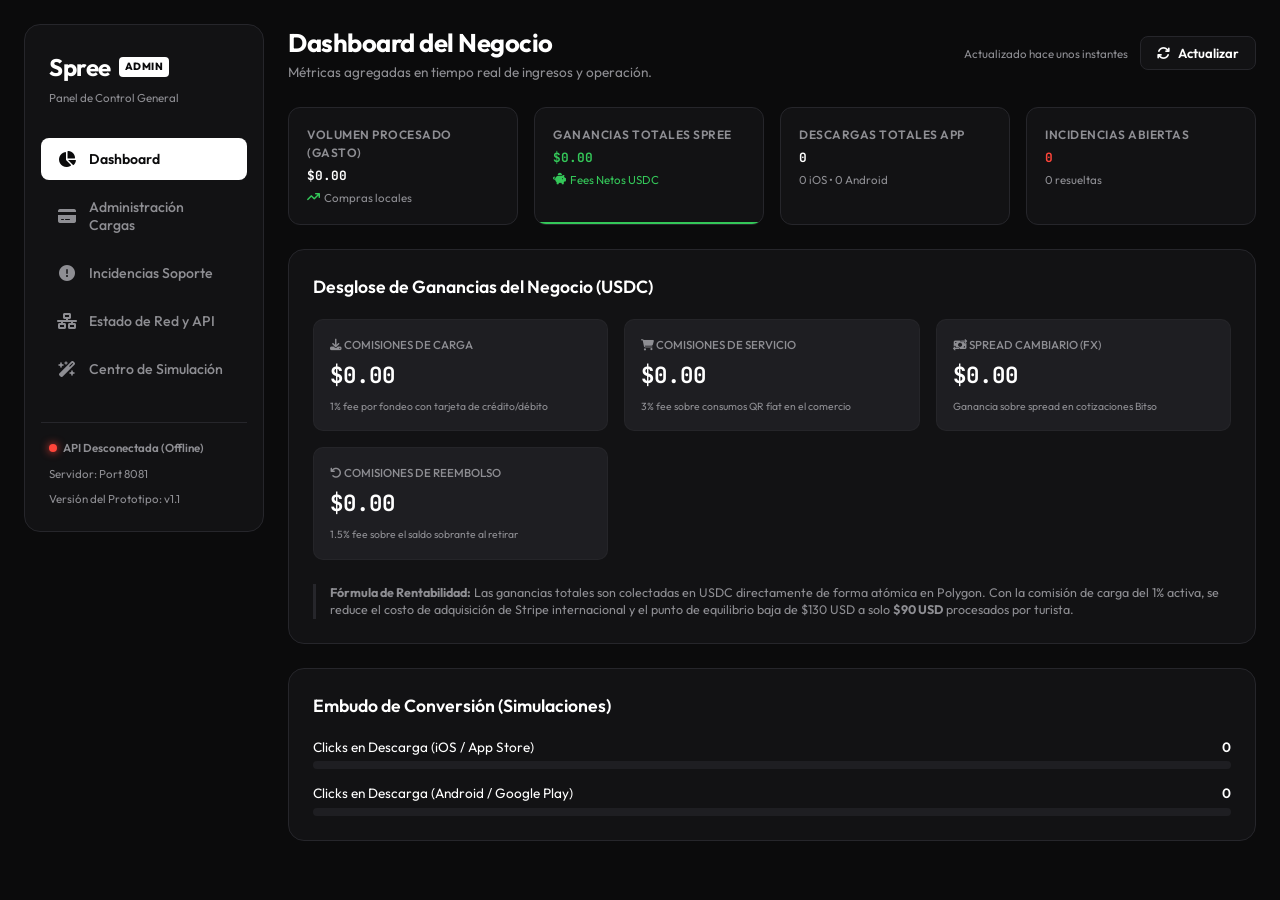
==== stableflow-tourist-ui/admin.html @ 6d4fa863 "Configure dynamic ports and URL resolution for Render deployment" ====
<!DOCTYPE html>
<html lang="es">
<head>
  <meta charset="UTF-8">
  <meta name="viewport" content="width=device-width, initial-scale=1.0">
  <title>Spree: Panel de Administración y Control</title>
  <!-- Google Fonts Outfit & JetBrains Mono -->
  <link rel="preconnect" href="https://fonts.googleapis.com">
  <link rel="preconnect" href="https://fonts.gstatic.com" crossorigin>
  <link href="https://fonts.googleapis.com/css2?family=Outfit:wght@300;400;500;600;700&family=JetBrains+Mono:wght@400;500;700&display=swap" rel="stylesheet">
  <!-- FontAwesome for Icons -->
  <link rel="stylesheet" href="https://cdnjs.cloudflare.com/ajax/libs/font-awesome/6.4.0/css/all.min.css">
  
  <style>
    :root {
      --bg-main: #0B0B0C;
      --bg-card: #121214;
      --bg-card-hover: #19191C;
      --bg-system-gray: #1E1E22;
      --border-color: #26262B;
      --text-main: #FFFFFF;
      --text-muted: #8E8E93;
      --ios-green: #34C759;
      --ios-blue: #007AFF;
      --ios-red: #FF453A;
      --font-family: 'Outfit', sans-serif;
      --font-mono: 'JetBrains Mono', monospace;
    }

    * {
      box-sizing: border-box;
      margin: 0;
      padding: 0;
    }

    body {
      background-color: var(--bg-main);
      color: var(--text-main);
      font-family: var(--font-family);
      line-height: 1.5;
      padding: 24px;
      overflow-x: hidden;
    }

    /* Scrollbar Styling */
    ::-webkit-scrollbar {
      width: 8px;
      height: 8px;
    }
    ::-webkit-scrollbar-track {
      background: var(--bg-main);
    }
    ::-webkit-scrollbar-thumb {
      background: var(--border-color);
      border-radius: 4px;
    }
    ::-webkit-scrollbar-thumb:hover {
      background: var(--text-muted);
    }

    /* Layout Wrapper */
    .admin-wrapper {
      max-width: 1400px;
      margin: 0 auto;
      display: grid;
      grid-template-columns: 240px 1fr;
      gap: 24px;
      min-height: calc(100vh - 48px);
    }

    /* Sidebar Navigation */
    .sidebar {
      background: var(--bg-card);
      border: 1px solid var(--border-color);
      border-radius: 16px;
      padding: 24px 16px;
      display: flex;
      flex-direction: column;
      gap: 32px;
      height: fit-content;
      position: sticky;
      top: 24px;
    }

    .brand-container {
      display: flex;
      flex-direction: column;
      align-items: flex-start;
      padding-left: 8px;
    }

    .brand-title {
      font-size: 1.5rem;
      font-weight: 700;
      letter-spacing: -0.5px;
      display: flex;
      align-items: center;
      gap: 8px;
    }

    .brand-badge {
      background: var(--text-main);
      color: var(--bg-main);
      font-size: 0.65rem;
      font-weight: 800;
      padding: 2px 6px;
      border-radius: 4px;
      text-transform: uppercase;
      letter-spacing: 0.5px;
    }

    .brand-tagline {
      font-size: 0.72rem;
      color: var(--text-muted);
      margin-top: 4px;
    }

    .nav-menu {
      display: flex;
      flex-direction: column;
      gap: 6px;
    }

    .nav-item {
      background: transparent;
      border: none;
      color: var(--text-muted);
      font-family: var(--font-family);
      font-size: 0.88rem;
      font-weight: 500;
      text-align: left;
      padding: 12px 16px;
      border-radius: 8px;
      cursor: pointer;
      display: flex;
      align-items: center;
      gap: 12px;
      transition: all 0.15s;
      width: 100%;
    }

    .nav-item:hover {
      background: rgba(255, 255, 255, 0.03);
      color: var(--text-main);
    }

    .nav-item.active {
      background: var(--text-main);
      color: var(--bg-main);
      font-weight: 600;
    }

    .nav-item i {
      font-size: 1rem;
      width: 20px;
      text-align: center;
    }

    .sidebar-footer {
      margin-top: auto;
      border-top: 1px solid var(--border-color);
      padding-top: 16px;
      font-size: 0.72rem;
      color: var(--text-muted);
      display: flex;
      flex-direction: column;
      gap: 8px;
      padding-left: 8px;
    }

    .connection-status {
      display: flex;
      align-items: center;
      gap: 6px;
      font-weight: 600;
    }

    .status-dot {
      width: 8px;
      height: 8px;
      background-color: var(--ios-green);
      border-radius: 50%;
      box-shadow: 0 0 8px var(--ios-green);
    }

    .status-dot.offline {
      background-color: var(--ios-red);
      box-shadow: 0 0 8px var(--ios-red);
    }

    /* Main Content Area */
    .content-area {
      display: flex;
      flex-direction: column;
      gap: 24px;
    }

    /* Dashboard Header */
    .content-header {
      display: flex;
      justify-content: space-between;
      align-items: center;
    }

    .header-info h2 {
      font-size: 1.6rem;
      font-weight: 700;
      letter-spacing: -0.5px;
    }

    .header-info p {
      font-size: 0.85rem;
      color: var(--text-muted);
    }

    .refresh-actions {
      display: flex;
      align-items: center;
      gap: 12px;
    }

    .btn-refresh {
      background: var(--bg-card);
      border: 1px solid var(--border-color);
      color: var(--text-main);
      font-family: var(--font-family);
      font-size: 0.82rem;
      font-weight: 600;
      padding: 8px 16px;
      border-radius: 8px;
      cursor: pointer;
      display: flex;
      align-items: center;
      gap: 8px;
      transition: all 0.15s;
    }

    .btn-refresh:hover {
      background: var(--bg-card-hover);
    }

    /* Metrics Row */
    .metrics-grid {
      display: grid;
      grid-template-columns: repeat(auto-fit, minmax(200px, 1fr));
      gap: 16px;
    }

    .metric-card {
      background: var(--bg-card);
      border: 1px solid var(--border-color);
      border-radius: 12px;
      padding: 18px;
      display: flex;
      flex-direction: column;
      gap: 4px;
      position: relative;
      overflow: hidden;
    }

    .metric-card::after {
      content: '';
      position: absolute;
      bottom: 0;
      left: 0;
      width: 100%;
      height: 2px;
      background: transparent;
    }

    .metric-card.earnings::after {
      background: var(--ios-green);
    }

    .metric-title {
      font-size: 0.75rem;
      font-weight: 600;
      color: var(--text-muted);
      text-transform: uppercase;
      letter-spacing: 0.5px;
    }

    .metric-value {
      font-size: 1.8rem;
      font-weight: 700;
      color: var(--text-main);
      font-family: var(--font-family);
    }

    .metric-sub {
      font-size: 0.72rem;
      color: var(--text-muted);
      display: flex;
      align-items: center;
      gap: 4px;
    }

    .trend-up {
      color: var(--ios-green);
    }

    /* Dashboard Panes */
    .pane {
      display: none;
      animation: fadeIn 0.25s ease-out;
    }

    .pane.active {
      display: block;
    }

    @keyframes fadeIn {
      from { opacity: 0; transform: translateY(5px); }
      to { opacity: 1; transform: translateY(0); }
    }

    /* Card Panels */
    .panel-card {
      background: var(--bg-card);
      border: 1px solid var(--border-color);
      border-radius: 16px;
      padding: 24px;
      margin-bottom: 24px;
    }

    .panel-card-title {
      font-size: 1.1rem;
      font-weight: 600;
      margin-bottom: 18px;
      display: flex;
      justify-content: space-between;
      align-items: center;
    }

    /* Table Styling */
    .table-container {
      width: 100%;
      overflow-x: auto;
    }

    .admin-table {
      width: 100%;
      border-collapse: collapse;
      text-align: left;
      font-size: 0.85rem;
    }

    .admin-table th {
      border-bottom: 1.5px solid var(--border-color);
      padding: 12px 16px;
      font-weight: 600;
      color: var(--text-muted);
      text-transform: uppercase;
      font-size: 0.72rem;
      letter-spacing: 0.5px;
    }

    .admin-table td {
      border-bottom: 1px solid var(--border-color);
      padding: 14px 16px;
      color: var(--text-main);
    }

    .admin-table tbody tr:hover {
      background: rgba(255, 255, 255, 0.01);
    }

    .status-badge {
      font-size: 0.7rem;
      font-weight: 700;
      padding: 3px 8px;
      border-radius: 12px;
      display: inline-flex;
      align-items: center;
      gap: 4px;
    }

    .status-badge.success {
      background: rgba(52, 199, 89, 0.1);
      color: var(--ios-green);
    }

    .status-badge.warning {
      background: rgba(255, 69, 58, 0.1);
      color: var(--ios-red);
    }

    .font-mono {
      font-family: var(--font-mono);
      font-size: 0.8rem;
    }

    /* Earnings breakdown layout */
    .earnings-split {
      display: grid;
      grid-template-columns: repeat(auto-fit, minmax(220px, 1fr));
      gap: 16px;
      margin-bottom: 24px;
    }

    .earnings-split-card {
      background: var(--bg-system-gray);
      border-radius: 10px;
      padding: 16px;
      display: flex;
      flex-direction: column;
      gap: 6px;
      border: 0.5px solid rgba(255,255,255,0.03);
    }

    .split-title {
      font-size: 0.72rem;
      color: var(--text-muted);
      font-weight: 500;
    }

    .split-value {
      font-size: 1.4rem;
      font-weight: 700;
      font-family: var(--font-mono);
    }

    .split-desc {
      font-size: 0.65rem;
      color: var(--text-muted);
    }

    /* Support Ticket Tray */
    .tickets-container {
      display: flex;
      flex-direction: column;
      gap: 14px;
    }

    .ticket-row {
      border: 1px solid var(--border-color);
      background: var(--bg-system-gray);
      border-radius: 12px;
      padding: 16px;
      display: flex;
      flex-direction: column;
      gap: 10px;
      transition: all 0.15s;
    }

    .ticket-row:hover {
      border-color: rgba(255, 255, 255, 0.1);
    }

    .ticket-header {
      display: flex;
      justify-content: space-between;
      align-items: center;
    }

    .ticket-meta {
      display: flex;
      align-items: center;
      gap: 10px;
      font-size: 0.72rem;
      color: var(--text-muted);
    }

    .ticket-badge {
      background: rgba(255, 255, 255, 0.08);
      color: var(--text-main);
      font-weight: 600;
      padding: 2px 6px;
      border-radius: 4px;
      font-size: 0.68rem;
    }

    .ticket-title {
      font-weight: 600;
      font-size: 0.92rem;
      color: var(--text-main);
    }

    .ticket-message {
      font-size: 0.8rem;
      color: #D1D1D6;
      background: rgba(0, 0, 0, 0.2);
      padding: 12px;
      border-radius: 8px;
      line-height: 1.4;
      font-family: inherit;
    }

    .ticket-actions {
      display: flex;
      justify-content: flex-end;
    }

    .btn-action-primary {
      background: var(--text-main);
      color: var(--bg-main);
      border: none;
      border-radius: 6px;
      padding: 6px 14px;
      font-family: var(--font-family);
      font-size: 0.78rem;
      font-weight: 700;
      cursor: pointer;
      display: flex;
      align-items: center;
      gap: 6px;
      transition: all 0.15s;
    }

    .btn-action-primary:hover {
      opacity: 0.9;
    }

    .btn-action-primary:disabled {
      background: var(--border-color);
      color: var(--text-muted);
      cursor: not-allowed;
    }

    /* Simulator Controls Layout */
    .simulator-grid {
      display: grid;
      grid-template-columns: repeat(auto-fit, minmax(240px, 1fr));
      gap: 16px;
    }

    .sim-card {
      background: var(--bg-system-gray);
      border: 1px solid var(--border-color);
      border-radius: 12px;
      padding: 18px;
      display: flex;
      flex-direction: column;
      gap: 12px;
      align-items: flex-start;
    }

    .sim-title {
      font-weight: 600;
      font-size: 0.9rem;
      display: flex;
      align-items: center;
      gap: 8px;
    }

    .sim-desc {
      font-size: 0.75rem;
      color: var(--text-muted);
      line-height: 1.35;
    }

    .btn-simulate {
      background: transparent;
      border: 1.5px solid var(--text-main);
      color: var(--text-main);
      font-family: var(--font-family);
      font-size: 0.78rem;
      font-weight: 700;
      padding: 8px 14px;
      border-radius: 8px;
      cursor: pointer;
      display: flex;
      align-items: center;
      gap: 6px;
      transition: all 0.15s;
      width: 100%;
      justify-content: center;
    }

    .btn-simulate:hover {
      background: var(--text-main);
      color: var(--bg-main);
    }

    .btn-simulate:active {
      transform: scale(0.98);
    }

    /* Empty state */
    .empty-state {
      padding: 40px;
      text-align: center;
      color: var(--text-muted);
      font-size: 0.85rem;
      display: flex;
      flex-direction: column;
      align-items: center;
      gap: 12px;
    }

    .empty-state i {
      font-size: 2rem;
    }

    /* Responsive */
    @media (max-width: 900px) {
      .admin-wrapper {
        grid-template-columns: 1fr;
      }
      .sidebar {
        position: static;
      }
    }

    /* Monitoring Pane Custom Styles */
    .telemetry-grid {
      display: grid;
      grid-template-columns: repeat(auto-fit, minmax(180px, 1fr));
      gap: 16px;
      margin-bottom: 24px;
    }
    .telemetry-card {
      background: var(--bg-system-gray);
      border: 1px solid var(--border-color);
      border-radius: 12px;
      padding: 18px;
      display: flex;
      flex-direction: column;
      gap: 4px;
    }
    .telemetry-label {
      font-size: 0.72rem;
      color: var(--text-muted);
      text-transform: uppercase;
      font-weight: 600;
      letter-spacing: 0.5px;
      display: flex;
      align-items: center;
      gap: 6px;
    }
    .telemetry-value {
      font-size: 1.5rem;
      font-weight: 700;
      font-family: var(--font-mono);
      margin-top: 4px;
    }
    .telemetry-subtext {
      font-size: 0.68rem;
      color: var(--text-muted);
    }

    .provider-grid {
      display: grid;
      grid-template-columns: repeat(auto-fit, minmax(240px, 1fr));
      gap: 16px;
      margin-bottom: 24px;
    }
    .provider-card {
      background: var(--bg-card);
      border: 1px solid var(--border-color);
      border-radius: 14px;
      padding: 20px;
      display: flex;
      flex-direction: column;
      gap: 12px;
      transition: border-color 0.2s, background-color 0.2s;
    }
    .provider-card:hover {
      background: var(--bg-card-hover);
    }
    .provider-header {
      display: flex;
      justify-content: space-between;
      align-items: center;
      gap: 8px;
    }
    .provider-name {
      font-weight: 600;
      font-size: 0.92rem;
      display: flex;
      align-items: center;
    }
    .provider-status-badge {
      font-size: 0.65rem;
      font-weight: 700;
      padding: 3px 8px;
      border-radius: 12px;
      text-transform: uppercase;
      display: inline-flex;
      align-items: center;
      gap: 4px;
    }
    .provider-status-badge.operational {
      background: rgba(52, 199, 89, 0.1);
      color: var(--ios-green);
    }
    .provider-status-badge.latency_warning {
      background: rgba(255, 159, 10, 0.1);
      color: #FF9F0A;
    }
    .provider-status-badge.down {
      background: rgba(255, 69, 58, 0.1);
      color: var(--ios-red);
    }
    .provider-detail-item {
      display: flex;
      justify-content: space-between;
      font-size: 0.78rem;
      color: var(--text-muted);
    }
    .provider-detail-value {
      color: var(--text-main);
      font-family: var(--font-mono);
    }

    /* Terminal Styles */
    .terminal-console {
      background: #000000;
      border: 1px solid var(--border-color);
      border-radius: 12px;
      padding: 16px;
      font-family: var(--font-mono);
      font-size: 0.8rem;
      color: #34C759;
      min-height: 250px;
      max-height: 350px;
      overflow-y: auto;
      box-shadow: inset 0 0 10px rgba(0,0,0,0.8);
    }
    .terminal-line {
      margin-bottom: 4px;
      line-height: 1.4;
      word-break: break-all;
    }
    .terminal-line .timestamp {
      color: var(--text-muted);
      margin-right: 6px;
    }
    .terminal-line .success {
      color: #34C759;
    }
    .terminal-line .warning {
      color: #FF9F0A;
    }
    .terminal-line .error {
      color: var(--ios-red);
    }

    /* Incident Simulator buttons in Simulator tab */
    .provider-control-card {
      background: var(--bg-system-gray);
      border: 1px solid var(--border-color);
      border-radius: 12px;
      padding: 16px;
      display: flex;
      flex-direction: column;
      gap: 12px;
    }
    .provider-control-name {
      font-weight: 600;
      font-size: 0.9rem;
      display: flex;
      align-items: center;
    }
    .provider-control-btn-group {
      display: grid;
      grid-template-columns: repeat(3, 1fr);
      gap: 8px;
      width: 100%;
    }
    .btn-control {
      background: transparent;
      border: 1px solid var(--border-color);
      color: var(--text-muted);
      padding: 6px;
      font-size: 0.72rem;
      font-weight: 600;
      border-radius: 6px;
      cursor: pointer;
      transition: all 0.15s;
      font-family: var(--font-family);
      text-align: center;
    }
    .btn-control:hover {
      color: var(--text-main);
      border-color: var(--text-muted);
    }
    .btn-control.active-operational {
      background: rgba(52, 199, 89, 0.15);
      color: var(--ios-green);
      border-color: var(--ios-green);
    }
    .btn-control.active-warning {
      background: rgba(255, 159, 10, 0.15);
      color: #FF9F0A;
      border-color: #FF9F0A;
    }
    .btn-control.active-down {
      background: rgba(255, 69, 58, 0.15);
      color: var(--ios-red);
      border-color: var(--ios-red);
    }

    /* Flow Visualizer Styles */
    .flow-visualizer-container {
      position: relative;
      background: #000000;
      border: 1px solid var(--border-color);
      border-radius: 12px;
      padding: 30px;
      min-height: 320px;
      overflow: hidden;
      display: flex;
      align-items: center;
      justify-content: center;
    }
    .flow-svg-overlay {
      position: absolute;
      top: 0;
      left: 0;
      width: 100%;
      height: 100%;
      pointer-events: none;
      z-index: 1;
    }
    .flow-nodes-grid {
      position: relative;
      z-index: 2;
      width: 100%;
      max-width: 1000px;
      display: grid;
      grid-template-columns: repeat(7, 1fr);
      grid-template-rows: repeat(3, 100px);
      align-items: center;
      justify-items: center;
      gap: 10px;
    }
    .flow-node-wrapper {
      width: 100%;
      display: flex;
      justify-content: center;
      align-items: center;
    }
    .flow-node {
      background: var(--bg-card);
      border: 1px solid var(--border-color);
      border-radius: 50%;
      width: 76px;
      height: 76px;
      display: flex;
      flex-direction: column;
      align-items: center;
      justify-content: center;
      gap: 4px;
      font-size: 0.62rem;
      font-weight: 500;
      color: var(--text-muted);
      text-align: center;
      cursor: default;
      transition: all 0.3s cubic-bezier(0.175, 0.885, 0.32, 1.275);
      box-shadow: 0 4px 10px rgba(0,0,0,0.4);
    }
    .flow-node i {
      font-size: 1.35rem;
      color: var(--text-main);
      transition: transform 0.2s;
    }
    .flow-node span {
      font-size: 0.58rem;
      white-space: nowrap;
      max-width: 70px;
      overflow: hidden;
      text-overflow: ellipsis;
    }
    .flow-node.active-pulse {
      transform: scale(1.18);
      border-color: var(--ios-green);
      box-shadow: 0 0 20px rgba(52, 199, 89, 0.5);
      background: #142d1b;
      color: var(--text-main);
    }
    .flow-node.active-pulse i {
      color: var(--ios-green);
      transform: scale(1.1);
    }
    .flow-node.tourist { border-color: var(--text-muted); }
    .flow-node.stripe { border-color: #635BFF; }
    .flow-node.stripe i { color: #635BFF; }
    .flow-node.bridge { border-color: #007AFF; }
    .flow-node.bridge i { color: #007AFF; }
    .flow-node.custody { border-color: var(--ios-green); }
    .flow-node.custody i { color: var(--ios-green); }
    .flow-node.polygon { border-color: #8247E5; }
    .flow-node.polygon i { color: #8247E5; }
    .flow-node.bitso { border-color: #FFCC00; }
    .flow-node.bitso i { color: #FFCC00; }
    .flow-node.merchant { border-color: #FF453A; }
    .flow-node.merchant i { color: #FF453A; }

    .btn-trace {
      background: rgba(255,255,255,0.02);
      border: 1px solid var(--border-color);
      color: var(--text-muted);
      font-size: 0.72rem;
      padding: 6px 12px;
      border-radius: 6px;
      cursor: pointer;
      transition: all 0.15s;
    }
    .btn-trace:hover {
      background: rgba(255,255,255,0.06);
      color: var(--text-main);
      border-color: var(--text-muted);
    }
  </style>
</head>
<body>

  <div class="admin-wrapper">
    
    <!-- Sidebar Navigation -->
    <aside class="sidebar">
      <div class="brand-container">
        <div class="brand-title">Spree <span class="brand-badge">Admin</span></div>
        <div class="brand-tagline">Panel de Control General</div>
      </div>

      <nav class="nav-menu">
        <button class="nav-item active" data-pane="pane-dashboard">
          <i class="fa-solid fa-chart-pie"></i> Dashboard
        </button>
        <button class="nav-item" data-pane="pane-preloads">
          <i class="fa-solid fa-credit-card"></i> Administración Cargas
        </button>
        <button class="nav-item" data-pane="pane-incidents">
          <i class="fa-solid fa-circle-exclamation"></i> Incidencias Soporte
        </button>
        <button class="nav-item" data-pane="pane-monitoring">
          <i class="fa-solid fa-network-wired"></i> Estado de Red y API
        </button>
        <button class="nav-item" data-pane="pane-simulator">
          <i class="fa-solid fa-wand-magic-sparkles"></i> Centro de Simulación
        </button>
      </nav>

      <div class="sidebar-footer">
        <div class="connection-status">
          <div class="status-dot" id="status-dot"></div>
          <span id="status-text">Conectado a API</span>
        </div>
        <div>Servidor: Port 8081</div>
        <div>Versión del Prototipo: v1.1</div>
      </div>
    </aside>

    <!-- Main Content Area -->
    <main class="content-area">
      
      <!-- Header -->
      <header class="content-header">
        <div class="header-info">
          <h2 id="pane-title">Dashboard del Negocio</h2>
          <p id="pane-subtitle">Métricas agregadas en tiempo real de ingresos y operación.</p>
        </div>
        <div class="refresh-actions">
          <span style="font-size: 0.72rem; color: var(--text-muted);" id="last-update">Actualizado hace unos instantes</span>
          <button class="btn-refresh" id="btn-refresh-data">
            <i class="fa-solid fa-arrows-rotate"></i> Actualizar
          </button>
        </div>
      </header>

      <!-- Key Metrics Row (Static across views for easy tracking) -->
      <section class="metrics-grid">
        <div class="metric-card">
          <span class="metric-title">Volumen Procesado (Gasto)</span>
          <span class="metric-value font-mono" id="metric-volume">$0.00</span>
          <span class="metric-sub"><i class="fa-solid fa-arrow-trend-up trend-up"></i> Compras locales</span>
        </div>
        <div class="metric-card earnings">
          <span class="metric-title">Ganancias Totales Spree</span>
          <span class="metric-value font-mono" id="metric-earnings" style="color: var(--ios-green);">$0.00</span>
          <span class="metric-sub" style="color: var(--ios-green);"><i class="fa-solid fa-piggy-bank"></i> Fees Netos USDC</span>
        </div>
        <div class="metric-card">
          <span class="metric-title">Descargas Totales App</span>
          <span class="metric-value font-mono" id="metric-downloads">0</span>
          <span class="metric-sub" id="metric-downloads-split">0 iOS • 0 Android</span>
        </div>
        <div class="metric-card">
          <span class="metric-title">Incidencias Abiertas</span>
          <span class="metric-value font-mono" id="metric-incidents" style="color: var(--ios-red);">0</span>
          <span class="metric-sub" id="metric-incidents-resolved">0 resueltas</span>
        </div>
      </section>

      <!-- PANES (Dinamismo Tabulado) -->

      <!-- PANE 1: DASHBOARD -->
      <div class="pane active" id="pane-dashboard">
        
        <div class="panel-card">
          <div class="panel-card-title">Desglose de Ganancias del Negocio (USDC)</div>
          
          <div class="earnings-split">
            <div class="earnings-split-card">
              <span class="split-title"><i class="fa-solid fa-download"></i> COMISIONES DE CARGA</span>
              <span class="split-value" id="split-preload">$0.00</span>
              <span class="split-desc">1% fee por fondeo con tarjeta de crédito/débito</span>
            </div>
            <div class="earnings-split-card">
              <span class="split-title"><i class="fa-solid fa-cart-shopping"></i> COMISIONES DE SERVICIO</span>
              <span class="split-value" id="split-service">$0.00</span>
              <span class="split-desc">3% fee sobre consumos QR fíat en el comercio</span>
            </div>
            <div class="earnings-split-card">
              <span class="split-title"><i class="fa-solid fa-money-bill-transfer"></i> SPREAD CAMBIARIO (FX)</span>
              <span class="split-value" id="split-spread">$0.00</span>
              <span class="split-desc">Ganancia sobre spread en cotizaciones Bitso</span>
            </div>
            <div class="earnings-split-card">
              <span class="split-title"><i class="fa-solid fa-arrow-rotate-left"></i> COMISIONES DE REEMBOLSO</span>
              <span class="split-value" id="split-refund">$0.00</span>
              <span class="split-desc">1.5% fee sobre el saldo sobrante al retirar</span>
            </div>
          </div>

          <div style="font-size: 0.78rem; color: var(--text-muted); line-height: 1.4; border-left: 3px solid var(--border-color); padding-left: 14px;">
            <strong>Fórmula de Rentabilidad:</strong> Las ganancias totales son colectadas en USDC directamente de forma atómica en Polygon. Con la comisión de carga del 1% activa, se reduce el costo de adquisición de Stripe internacional y el punto de equilibrio baja de $130 USD a solo <strong>$90 USD</strong> procesados por turista.
          </div>
        </div>

        <div class="panel-card">
          <div class="panel-card-title">Embudo de Conversión (Simulaciones)</div>
          <div style="display: flex; flex-direction: column; gap: 14px;">
            <div>
              <div style="display:flex; justify-content:space-between; font-size:0.85rem; margin-bottom: 4px;">
                <span>Clicks en Descarga (iOS / App Store)</span>
                <span id="conversion-ios-count" style="font-weight:600;">0</span>
              </div>
              <div style="width: 100%; height: 8px; background: var(--bg-system-gray); border-radius: 4px; overflow:hidden;">
                <div id="conversion-ios-bar" style="height:100%; width: 0%; background: var(--text-main); border-radius:4px; transition: width 0.3s;"></div>
              </div>
            </div>
            <div>
              <div style="display:flex; justify-content:space-between; font-size:0.85rem; margin-bottom: 4px;">
                <span>Clicks en Descarga (Android / Google Play)</span>
                <span id="conversion-android-count" style="font-weight:600;">0</span>
              </div>
              <div style="width: 100%; height: 8px; background: var(--bg-system-gray); border-radius: 4px; overflow:hidden;">
                <div id="conversion-android-bar" style="height:100%; width: 0%; background: var(--text-muted); border-radius:4px; transition: width 0.3s;"></div>
              </div>
            </div>
          </div>
        </div>

      </div>

      <!-- PANE 2: PRELOADS -->
      <div class="pane" id="pane-preloads">
        <div class="panel-card">
          <div class="panel-card-title">Historial de Fondeos y Comisiones de Carga</div>
          <div class="table-container">
            <table class="admin-table" id="preloads-table">
              <thead>
                <tr>
                  <th>Transacción ID</th>
                  <th>Fecha</th>
                  <th>Monto Fíat (USD)</th>
                  <th>Fee Fondeo (1%)</th>
                  <th>USDC Acreditado</th>
                  <th>Estado</th>
                </tr>
              </thead>
              <tbody id="preloads-table-body">
                <!-- Dinámico -->
              </tbody>
            </table>
          </div>
        </div>
      </div>

      <!-- PANE 3: INCIDENTS -->
      <div class="pane" id="pane-incidents">
        <div class="panel-card">
          <div class="panel-card-title">Bandeja de Tickets y Reclamos de Soporte</div>
          <div class="tickets-container" id="incidents-list">
            <!-- Dinámico -->
          </div>
        </div>
      </div>

      <!-- PANE: MONITORING -->
      <div class="pane" id="pane-monitoring">
        <!-- Telemetry Spree Core -->
        <div class="panel-card">
          <div class="panel-card-title">Métricas de Servidores y Core</div>
          <div class="telemetry-grid">
            <div class="telemetry-card">
              <span class="telemetry-label"><i class="fa-solid fa-microchip"></i> CPU Core</span>
              <span class="telemetry-value" id="monitoring-cpu">0.0%</span>
              <span class="telemetry-subtext">Carga física simulada</span>
            </div>
            <div class="telemetry-card">
              <span class="telemetry-label"><i class="fa-solid fa-memory"></i> Memoria RAM</span>
              <span class="telemetry-value" id="monitoring-memory">0.0 MB</span>
              <span class="telemetry-subtext">Uso de Heap Go runtime</span>
            </div>
            <div class="telemetry-card">
              <span class="telemetry-label"><i class="fa-solid fa-clock"></i> Uptime Core</span>
              <span class="telemetry-value" id="monitoring-uptime">00:00:00</span>
              <span class="telemetry-subtext">Tiempo desde encendido</span>
            </div>
            <div class="telemetry-card">
              <span class="telemetry-label"><i class="fa-solid fa-gauge-high"></i> RPS</span>
              <span class="telemetry-value" id="monitoring-rps">0.00 rps</span>
              <span class="telemetry-subtext">Peticiones por segundo</span>
            </div>
            <div class="telemetry-card">
              <span class="telemetry-label"><i class="fa-solid fa-cubes"></i> Polygon Block</span>
              <span class="telemetry-value" id="monitoring-block">#0</span>
              <span class="telemetry-subtext">Sincronización de nodo</span>
            </div>
            <div class="telemetry-card">
              <span class="telemetry-label"><i class="fa-solid fa-fire"></i> Gas Price</span>
              <span class="telemetry-value" id="monitoring-gas">0 Gwei</span>
              <span class="telemetry-subtext">Tarifa promedio de red</span>
            </div>
          </div>
        </div>

        <!-- Connectivity cards for Stripe, Bridge, Bitso, Twilio, Polygon -->
        <div class="panel-card">
          <div class="panel-card-title">Integraciones Financieras y APIs Externas</div>
          <div class="provider-grid" id="providers-container">
            <!-- Dinámico -->
          </div>
        </div>

        <!-- Modelador Gráfico de Flujo en Tiempo Real -->
        <div class="panel-card">
          <div class="panel-card-title" style="display: flex; justify-content: space-between; align-items: center;">
            <span>Modelador Gráfico de Flujo de Operaciones (Tiempo Real)</span>
            <div style="display: flex; gap: 8px;">
              <button class="btn-trace" onclick="traceFlow('load')"><i class="fa-solid fa-circle-arrow-down" style="color: var(--ios-green); margin-right: 4px;"></i> Carga Tarjeta</button>
              <button class="btn-trace" onclick="traceFlow('pay')"><i class="fa-solid fa-qrcode" style="color: #8247E5; margin-right: 4px;"></i> Gasto QR</button>
              <button class="btn-trace" onclick="traceFlow('refund')"><i class="fa-solid fa-rotate-left" style="color: #FF453A; margin-right: 4px;"></i> Reembolso</button>
            </div>
          </div>
          <div class="flow-visualizer-container">
            <!-- Capa de Líneas de Conexión SVG -->
            <svg class="flow-svg-overlay" id="flow-svg"></svg>
            
            <div class="flow-nodes-grid">
              <!-- Nodos del Flujo -->
              <div class="flow-node-wrapper" style="grid-column: 1; grid-row: 2;">
                <div class="flow-node tourist" id="node-tourist">
                  <i class="fa-solid fa-mobile-screen-button"></i>
                  <span>Turista (App)</span>
                </div>
              </div>
              
              <div class="flow-node-wrapper" style="grid-column: 2; grid-row: 1;">
                <div class="flow-node stripe" id="node-stripe">
                  <i class="fa-brands fa-stripe"></i>
                  <span>Stripe</span>
                </div>
              </div>
              
              <div class="flow-node-wrapper" style="grid-column: 4; grid-row: 1;">
                <div class="flow-node bridge" id="node-bridge">
                  <i class="fa-solid fa-right-left"></i>
                  <span>Bridge.xyz</span>
                </div>
              </div>

              <div class="flow-node-wrapper" style="grid-column: 6; grid-row: 2;">
                <div class="flow-node custody" id="node-custody">
                  <i class="fa-solid fa-shield-halved"></i>
                  <span>Fireblocks</span>
                </div>
              </div>
              
              <div class="flow-node-wrapper" style="grid-column: 4; grid-row: 2;">
                <div class="flow-node polygon" id="node-polygon">
                  <i class="fa-solid fa-cube"></i>
                  <span>Polygon Network</span>
                </div>
              </div>

              <div class="flow-node-wrapper" style="grid-column: 4; grid-row: 3;">
                <div class="flow-node bitso" id="node-bitso">
                  <i class="fa-solid fa-coins"></i>
                  <span>Bitso Business</span>
                </div>
              </div>

              <div class="flow-node-wrapper" style="grid-column: 2; grid-row: 3;">
                <div class="flow-node merchant" id="node-merchant">
                  <i class="fa-solid fa-store"></i>
                  <span>Comercio Local</span>
                </div>
              </div>
            </div>
          </div>
          
          <div class="flow-log-box" id="flow-description" style="margin-top: 16px; min-height: 48px; padding: 12px; background: rgba(255,255,255,0.02); border: 1px solid var(--border-color); border-radius: 8px; font-size: 0.8rem; color: var(--text-muted); text-align: center; font-family: var(--font-family); line-height: 1.4;">
            Presiona uno de los botones superiores o realiza una transacción desde la app del turista para visualizar el flujo de datos.
          </div>
        </div>

        <!-- Terminal Console -->
        <div class="panel-card">
          <div class="panel-card-title" style="display: flex; justify-content: space-between; align-items: center;">
            <span>Terminal de Monitoreo y Conectividad (Live Pings)</span>
            <span style="font-size: 0.72rem; color: var(--text-muted);"><i class="fa-solid fa-circle fa-spin" style="color: var(--ios-green);"></i> Escuchando eventos...</span>
          </div>
          <div class="terminal-console" id="monitoring-console">
            <!-- Logs continuos -->
          </div>
        </div>
      </div>

      <!-- PANE 4: SIMULATOR -->
      <div class="pane" id="pane-simulator">
        <div class="panel-card">
          <div class="panel-card-title">Centro de Simulación de Métricas en 1-Clic</div>
          <p class="subtitle" style="color: var(--text-muted); font-size: 0.8rem; margin-bottom: 20px;">
            Utiliza estas herramientas para inyectar transacciones, clics de descarga o incidencias de soporte directamente en la base de datos de Go. Esto te permitirá validar la actualización en tiempo real de los números, tablas y gráficos del panel.
          </p>

          <div class="simulator-grid">
            <div class="sim-card">
              <span class="sim-title"><i class="fa-solid fa-download" style="color: var(--ios-blue);"></i> Simular Descarga App</span>
              <p class="sim-desc">Simula que un turista pulsa el botón de instalar en el onboarding móvil de Spree, incrementando los clics del store.</p>
              <button class="btn-simulate" data-sim="download">Generar Descarga</button>
            </div>
            
            <div class="sim-card">
              <span class="sim-title"><i class="fa-solid fa-credit-card" style="color: var(--ios-green);"></i> Simular Pre-carga</span>
              <p class="sim-desc">Simula un depósito fiduciario por tarjeta, aplicando la comisión de carga del 1% y sumando balance al wallet del backend.</p>
              <button class="btn-simulate" data-sim="preload">Generar Fondeo</button>
            </div>

            <div class="sim-card">
              <span class="sim-title"><i class="fa-solid fa-qrcode" style="color: var(--text-main);"></i> Simular Pago QR</span>
              <p class="sim-desc">Genera una transacción de pago en Mercado Pago (ARS) o Pix (BRL), aplicando la comisión de servicio del 3% y spread cambiario.</p>
              <button class="btn-simulate" data-sim="pay">Generar Gasto QR</button>
            </div>

            <div class="sim-card">
              <span class="sim-title"><i class="fa-solid fa-circle-exclamation" style="color: var(--ios-red);"></i> Simular Incidencia</span>
              <p class="sim-desc">Crea un reporte de soporte simulando que un usuario envía una queja o consulta técnica desde la app.</p>
              <button class="btn-simulate" data-sim="incident">Generar Ticket</button>
            </div>
          </div>
        </div>

        <div class="panel-card" style="margin-top: 24px;">
          <div class="panel-card-title">Simulación de Incidentes de Red y API (Modelo Rémora)</div>
          <p class="subtitle" style="color: var(--text-muted); font-size: 0.8rem; margin-bottom: 20px;">
            Simula latencia alta o caídas totales en los servicios de terceros que conectan la billetera Spree con la infraestructura bancaria y blockchain local.
          </p>
          <div class="simulator-grid" id="incident-simulators">
            <!-- Stripe -->
            <div class="provider-control-card">
              <div class="provider-control-name"><i class="fa-brands fa-stripe" style="color: #635BFF; font-size: 1.25rem; margin-right: 8px; width: 20px;"></i> Stripe API</div>
              <div class="provider-control-btn-group" data-provider="stripe">
                <button class="btn-control btn-status" data-status="operational">Operativo</button>
                <button class="btn-control btn-status" data-status="latency_warning">Lento</button>
                <button class="btn-control btn-status" data-status="down">Caído</button>
              </div>
            </div>

            <!-- Bridge -->
            <div class="provider-control-card">
              <div class="provider-control-name"><i class="fa-solid fa-link" style="color: #007AFF; margin-right: 8px; width: 20px;"></i> Bridge.xyz</div>
              <div class="provider-control-btn-group" data-provider="bridge">
                <button class="btn-control btn-status" data-status="operational">Operativo</button>
                <button class="btn-control btn-status" data-status="latency_warning">Lento</button>
                <button class="btn-control btn-status" data-status="down">Caído</button>
              </div>
            </div>

            <!-- Bitso -->
            <div class="provider-control-card">
              <div class="provider-control-name"><i class="fa-solid fa-coins" style="color: #FFCC00; margin-right: 8px; width: 20px;"></i> Bitso API</div>
              <div class="provider-control-btn-group" data-provider="bitso">
                <button class="btn-control btn-status" data-status="operational">Operativo</button>
                <button class="btn-control btn-status" data-status="latency_warning">Lento</button>
                <button class="btn-control btn-status" data-status="down">Caído</button>
              </div>
            </div>

            <!-- Twilio -->
            <div class="provider-control-card">
              <div class="provider-control-name"><i class="fa-solid fa-comment-sms" style="color: #F22F46; margin-right: 8px; width: 20px;"></i> Twilio SMS</div>
              <div class="provider-control-btn-group" data-provider="twilio">
                <button class="btn-control btn-status" data-status="operational">Operativo</button>
                <button class="btn-control btn-status" data-status="latency_warning">Lento</button>
                <button class="btn-control btn-status" data-status="down">Caído</button>
              </div>
            </div>

            <!-- Polygon Node -->
            <div class="provider-control-card">
              <div class="provider-control-name"><i class="fa-solid fa-cube" style="color: #8247E5; margin-right: 8px; width: 20px;"></i> Polygon RPC</div>
              <div class="provider-control-btn-group" data-provider="polygon">
                <button class="btn-control btn-status" data-status="operational">Operativo</button>
                <button class="btn-control btn-status" data-status="latency_warning">Lento</button>
                <button class="btn-control btn-status" data-status="down">Caído</button>
              </div>
            </div>
          </div>
        </div>
      </div>

    </main>

  </div>

  <script>
    const API_BASE = (window.location.hostname === 'localhost' || window.location.hostname === '127.0.0.1')
      ? 'http://localhost:8081'
      : '';

    async function fetchWithAdminAuth(url, options = {}) {
      options.headers = options.headers || {};
      options.headers['Authorization'] = 'Bearer admin_secret_token_123';
      return fetch(url, options);
    }
    let activePane = "pane-dashboard";
    let isConnected = true;

    // --- GRAPHICAL FLOW VISUALIZER ENGINE ---
    const connections = [
      ["node-tourist", "node-stripe"],
      ["node-stripe", "node-bridge"],
      ["node-bridge", "node-polygon"],
      ["node-polygon", "node-custody"],
      ["node-custody", "node-tourist"],
      ["node-tourist", "node-polygon"],
      ["node-custody", "node-bitso"],
      ["node-bitso", "node-merchant"],
      ["node-merchant", "node-tourist"]
    ];

    function drawStaticConnections() {
      const svg = document.getElementById('flow-svg');
      if (!svg) return;
      
      const oldLines = svg.querySelectorAll('.static-connection-line');
      oldLines.forEach(l => l.remove());
      
      const rectContainer = svg.getBoundingClientRect();
      if (rectContainer.width === 0 || rectContainer.height === 0) return;
      
      connections.forEach(pair => {
        const fromEl = document.getElementById(pair[0]);
        const toEl = document.getElementById(pair[1]);
        if (!fromEl || !toEl) return;
        
        const rectFrom = fromEl.getBoundingClientRect();
        const rectTo = toEl.getBoundingClientRect();
        
        const x1 = rectFrom.left + rectFrom.width / 2 - rectContainer.left;
        const y1 = rectFrom.top + rectFrom.height / 2 - rectContainer.top;
        const x2 = rectTo.left + rectTo.width / 2 - rectContainer.left;
        const y2 = rectTo.top + rectTo.height / 2 - rectContainer.top;
        
        const line = document.createElementNS("http://www.w3.org/2000/svg", "line");
        line.setAttribute("x1", x1);
        line.setAttribute("y1", y1);
        line.setAttribute("x2", x2);
        line.setAttribute("y2", y2);
        line.setAttribute("stroke", "var(--border-color)");
        line.setAttribute("stroke-width", "1.5");
        line.setAttribute("class", "static-connection-line");
        
        svg.insertBefore(line, svg.firstChild);
      });
    }

    function pulseConnection(fromNodeId, toNodeId, color = '#34C759', duration = '0.7s') {
      const fromEl = document.getElementById(fromNodeId);
      const toEl = document.getElementById(toNodeId);
      const svg = document.getElementById('flow-svg');
      if (!fromEl || !toEl || !svg) return;
      
      const rectContainer = svg.getBoundingClientRect();
      if (rectContainer.width === 0 || rectContainer.height === 0) return;
      
      const rectFrom = fromEl.getBoundingClientRect();
      const rectTo = toEl.getBoundingClientRect();
      
      const x1 = rectFrom.left + rectFrom.width / 2 - rectContainer.left;
      const y1 = rectFrom.top + rectFrom.height / 2 - rectContainer.top;
      const x2 = rectTo.left + rectTo.width / 2 - rectContainer.left;
      const y2 = rectTo.top + rectTo.height / 2 - rectContainer.top;
      
      const path = document.createElementNS("http://www.w3.org/2000/svg", "path");
      const d = `M ${x1} ${y1} L ${x2} ${y2}`;
      path.setAttribute("d", d);
      path.setAttribute("stroke", color);
      path.setAttribute("stroke-width", "3");
      path.setAttribute("fill", "none");
      path.setAttribute("stroke-linecap", "round");
      path.setAttribute("opacity", "0.8");
      
      path.style.strokeDasharray = "10, 150";
      path.style.strokeDashoffset = "0";
      
      const animate = document.createElementNS("http://www.w3.org/2000/svg", "animate");
      animate.setAttribute("attributeName", "stroke-dashoffset");
      animate.setAttribute("values", "0; -160");
      animate.setAttribute("dur", duration);
      animate.setAttribute("repeatCount", "1");
      animate.setAttribute("fill", "freeze");
      path.appendChild(animate);
      
      svg.appendChild(path);
      
      fromEl.classList.add('active-pulse');
      setTimeout(() => fromEl.classList.remove('active-pulse'), 300);
      
      setTimeout(() => {
        toEl.classList.add('active-pulse');
        setTimeout(() => toEl.classList.remove('active-pulse'), 300);
      }, parseFloat(duration) * 1000 - 200);
      
      setTimeout(() => {
        path.remove();
      }, parseFloat(duration) * 1000);
    }

    let isTracing = false;
    async function traceFlow(type) {
      if (isTracing) return;
      isTracing = true;
      
      const descEl = document.getElementById('flow-description');
      const delay = 650;
      
      const traceBtns = document.querySelectorAll('.btn-trace');
      traceBtns.forEach(b => b.disabled = true);
      
      if (type === 'load' || type === 'preload') {
        descEl.innerHTML = `<span style="color: var(--ios-green); font-weight:600;"><i class="fa-solid fa-spinner fa-spin"></i> Paso 1:</span> Turista autoriza pre-carga con tarjeta por <strong>Stripe</strong>.`;
        pulseConnection("node-tourist", "node-stripe", "var(--ios-green)", "0.7s");
        await sleep(delay);
        
        descEl.innerHTML = `<span style="color: var(--ios-green); font-weight:600;"><i class="fa-solid fa-spinner fa-spin"></i> Paso 2:</span> Stripe notifica cobro fiduciario al orquestador <strong>Bridge.xyz</strong>.`;
        pulseConnection("node-stripe", "node-bridge", "var(--ios-green)", "0.7s");
        await sleep(delay);
        
        descEl.innerHTML = `<span style="color: var(--ios-green); font-weight:600;"><i class="fa-solid fa-spinner fa-spin"></i> Paso 3:</span> Bridge convierte USD fiduciarios a tokens USDC y los emite en <strong>Polygon Network</strong>.`;
        pulseConnection("node-bridge", "node-polygon", "var(--ios-green)", "0.7s");
        await sleep(delay);
        
        descEl.innerHTML = `<span style="color: var(--ios-green); font-weight:600;"><i class="fa-solid fa-spinner fa-spin"></i> Paso 4:</span> <strong>Fireblocks Custodia MPC</strong> firma la recepción y asegura las claves en bóveda HSM.`;
        pulseConnection("node-polygon", "node-custody", "var(--ios-green)", "0.7s");
        await sleep(delay);
        
        descEl.innerHTML = `<span style="color: var(--ios-green); font-weight:600;"><i class="fa-solid fa-spinner fa-spin"></i> Paso 5:</span> Balance USDC acreditado exitosamente en la Billetera del Turista. ¡Carga exitosa!`;
        pulseConnection("node-custody", "node-tourist", "var(--ios-green)", "0.7s");
        await sleep(delay);
        
      } else if (type === 'pay') {
        descEl.innerHTML = `<span style="color: #8247E5; font-weight:600;"><i class="fa-solid fa-spinner fa-spin"></i> Paso 1:</span> Turista escanea QR del comercio y envía débito USDC a <strong>Polygon Network</strong>.`;
        pulseConnection("node-tourist", "node-polygon", "#8247E5", "0.7s");
        await sleep(delay);
        
        descEl.innerHTML = `<span style="color: #8247E5; font-weight:600;"><i class="fa-solid fa-spinner fa-spin"></i> Paso 2:</span> <strong>Fireblocks MPC</strong> firma criptográficamente la transferencia de débito de USDC.`;
        pulseConnection("node-polygon", "node-custody", "#8247E5", "0.7s");
        await sleep(delay);
        
        descEl.innerHTML = `<span style="color: #8247E5; font-weight:600;"><i class="fa-solid fa-spinner fa-spin"></i> Paso 3:</span> USDC son transferidos a la API de liquidación de <strong>Bitso Business</strong>.`;
        pulseConnection("node-custody", "node-bitso", "#8247E5", "0.7s");
        await sleep(delay);
        
        descEl.innerHTML = `<span style="color: #8247E5; font-weight:600;"><i class="fa-solid fa-spinner fa-spin"></i> Paso 4:</span> Bitso liquida USDC a fíat local y envía transferencia Pix/CVU al <strong>Comercio Local</strong>.`;
        pulseConnection("node-bitso", "node-merchant", "#8247E5", "0.7s");
        await sleep(delay);
        
        descEl.innerHTML = `<span style="color: #8247E5; font-weight:600;"><i class="fa-solid fa-spinner fa-spin"></i> Paso 5:</span> Pago confirmado instantáneamente en el comercio y voucher enviado a la App del Turista.`;
        pulseConnection("node-merchant", "node-tourist", "#8247E5", "0.7s");
        await sleep(delay);
        
      } else if (type === 'refund') {
        descEl.innerHTML = `<span style="color: #FF453A; font-weight:600;"><i class="fa-solid fa-spinner fa-spin"></i> Paso 1:</span> Turista solicita reembolso de fondos. Backend bloquea USDC en <strong>Polygon Network</strong>.`;
        pulseConnection("node-tourist", "node-polygon", "#FF453A", "0.7s");
        await sleep(delay);
        
        descEl.innerHTML = `<span style="color: #FF453A; font-weight:600;"><i class="fa-solid fa-spinner fa-spin"></i> Paso 2:</span> <strong>Fireblocks MPC</strong> firma la transacción de devolución.`;
        pulseConnection("node-polygon", "node-custody", "#FF453A", "0.7s");
        await sleep(delay);
        
        descEl.innerHTML = `<span style="color: #FF453A; font-weight:600;"><i class="fa-solid fa-spinner fa-spin"></i> Paso 3:</span> Los fondos en USDC se transfieren de vuelta al ramp fiduciario <strong>Bridge.xyz</strong>.`;
        pulseConnection("node-custody", "node-bridge", "#FF453A", "0.7s");
        await sleep(delay);
        
        descEl.innerHTML = `<span style="color: #FF453A; font-weight:600;"><i class="fa-solid fa-spinner fa-spin"></i> Paso 4:</span> Bridge procesa la reversión y solicita a <strong>Stripe</strong> la devolución de crédito a la tarjeta origen.`;
        pulseConnection("node-bridge", "node-stripe", "#FF453A", "0.7s");
        await sleep(delay);
        
        descEl.innerHTML = `<span style="color: #FF453A; font-weight:600;"><i class="fa-solid fa-spinner fa-spin"></i> Paso 5:</span> Reembolso procesado en el banco emisor. Fondos devueltos a la tarjeta origen en 2-5 días hábiles.`;
        pulseConnection("node-stripe", "node-tourist", "#FF453A", "0.7s");
        await sleep(delay);
      }
      
      traceBtns.forEach(b => b.disabled = false);
      isTracing = false;
    }

    function sleep(ms) {
      return new Promise(resolve => setTimeout(resolve, ms));
    }
    
    window.traceFlow = traceFlow;

    // Títulos y Subtítulos de las secciones
    const paneHeaders = {
      "pane-dashboard": {
        title: "Dashboard del Negocio",
        subtitle: "Métricas agregadas en tiempo real de ingresos y operación."
      },
      "pane-preloads": {
        title: "Administración de Cargas",
        subtitle: "Historial completo de depósitos con comisiones del 1% aplicadas."
      },
      "pane-incidents": {
        title: "Bandeja de Incidencias de Soporte",
        subtitle: "Gestión de incidencias y tickets técnicos levantados por los turistas."
      },
      "pane-monitoring": {
        title: "Monitoreo de Red y APIs Externas",
        subtitle: "Estado de conectividad e infraestructura en tiempo real del modelo Rémora."
      },
      "pane-simulator": {
        title: "Centro de Simulación de Métricas",
        subtitle: "Herramientas de testeo rápido para inyectar datos sintéticos en caliente."
      }
    };

    document.addEventListener("DOMContentLoaded", () => {
      initNavigation();
      fetchData();
      
      // Inicializar consola de logs de red
      initTerminalLogs();
      // Obtener telemetría de salud y pings inmediatamente, y luego cada 3 segundos
      fetchHealth();
      setInterval(fetchHealth, 3000);

      // Obtener logs reales del servidor Go en vivo
      fetchLogs();
      setInterval(fetchLogs, 2000);
      
      // Auto refresh stats cada 10 segundos
      setInterval(fetchData, 10000);

      document.getElementById("btn-refresh-data").addEventListener("click", () => {
        const btn = document.getElementById("btn-refresh-data");
        btn.innerHTML = `<i class="fa-solid fa-spinner fa-spin"></i> Cargando...`;
        btn.disabled = true;
        Promise.all([fetchData(), fetchHealth(), fetchLogs()]).finally(() => {
          btn.innerHTML = `<i class="fa-solid fa-arrows-rotate"></i> Actualizar`;
          btn.disabled = false;
        });
      });

      initSimulator();
      initIncidentSimulator();
      
      // Redibujar conexiones si cambia el tamaño de pantalla
      window.addEventListener("resize", () => {
        if (activePane === "pane-monitoring") {
          drawStaticConnections();
        }
      });
      // Primer dibujado estático si arranca en monitoreo
      setTimeout(() => {
        if (activePane === "pane-monitoring") {
          drawStaticConnections();
        }
      }, 300);
    });

    // Tabulados
    function initNavigation() {
      const navItems = document.querySelectorAll(".nav-item");
      navItems.forEach(item => {
        item.addEventListener("click", () => {
          navItems.forEach(i => i.classList.remove("active"));
          item.classList.add("active");

          const target = item.getAttribute("data-pane");
          activePane = target;

          // Toggle visible pane
          const panes = document.querySelectorAll(".pane");
          panes.forEach(p => p.classList.remove("active"));
          document.getElementById(target).classList.add("active");

          // Update header
          const h = paneHeaders[target];
          document.getElementById("pane-title").innerText = h.title;
          document.getElementById("pane-subtitle").innerText = h.subtitle;

          renderViewSpecificData();
          
          if (target === "pane-monitoring") {
            setTimeout(drawStaticConnections, 80);
          }
        });
      });
    }

    // Consulta de datos al backend en Go
    async function fetchData() {
      try {
        const resStats = await fetchWithAdminAuth(`${API_BASE}/api/admin/stats`);
        if (!resStats.ok) throw new Error("Error fetching stats");
        const stats = await resStats.json();
        
        isConnected = true;
        updateStatusIndicator();

        // Update stats row
        document.getElementById("metric-volume").innerText = `$${stats.total_volume.toFixed(2)} USDC`;
        document.getElementById("metric-earnings").innerText = `$${stats.total_earnings.toFixed(2)} USDC`;
        document.getElementById("metric-downloads").innerText = (stats.downloads_ios + stats.downloads_android).toString();
        document.getElementById("metric-downloads-split").innerText = `${stats.downloads_ios} iOS • ${stats.downloads_android} Android`;
        document.getElementById("metric-incidents").innerText = stats.incidents_open.toString();
        document.getElementById("metric-incidents-resolved").innerText = `${stats.incidents_resolved} resueltas`;

        // Update Dashboard details
        document.getElementById("split-preload").innerText = `$${stats.earnings_preload.toFixed(2)}`;
        document.getElementById("split-service").innerText = `$${stats.earnings_service.toFixed(2)}`;
        document.getElementById("split-spread").innerText = `$${stats.earnings_spread.toFixed(2)}`;
        document.getElementById("split-refund").innerText = `$${stats.earnings_refund.toFixed(2)}`;

        // Conversion bars
        const totalDl = stats.downloads_ios + stats.downloads_android || 1;
        document.getElementById("conversion-ios-count").innerText = `${stats.downloads_ios} clicks`;
        document.getElementById("conversion-ios-bar").style.width = `${(stats.downloads_ios / totalDl) * 100}%`;
        document.getElementById("conversion-android-count").innerText = `${stats.downloads_android} clicks`;
        document.getElementById("conversion-android-bar").style.width = `${(stats.downloads_android / totalDl) * 100}%`;

        document.getElementById("last-update").innerText = `Actualizado: ${new Date().toLocaleTimeString()}`;

        // Render data specific to current tab
        renderViewSpecificData();
      } catch (err) {
        console.error("Connection error to Go API:", err);
        isConnected = false;
        updateStatusIndicator();
      }
    }

    function updateStatusIndicator() {
      const dot = document.getElementById("status-dot");
      const text = document.getElementById("status-text");
      if (isConnected) {
        dot.classList.remove("offline");
        text.innerText = "Conectado a API";
      } else {
        dot.classList.add("offline");
        text.innerText = "API Desconectada (Offline)";
      }
    }

    // Renderizado según la pestaña activa
    async function renderViewSpecificData() {
      if (!isConnected) return;

      if (activePane === "pane-preloads") {
        try {
          const res = await fetchWithAdminAuth(`${API_BASE}/api/admin/preloads`);
          if (res.ok) {
            const preloads = await res.json();
            const body = document.getElementById("preloads-table-body");
            body.innerHTML = "";

            if (preloads.length === 0) {
              body.innerHTML = `<tr><td colspan="6" style="text-align:center; color: var(--text-muted);">No hay cargas registradas</td></tr>`;
              return;
            }

            preloads.forEach(tx => {
              const row = document.createElement("tr");
              
              row.innerHTML = `
                <td class="font-mono">${tx.id}</td>
                <td>${tx.date}</td>
                <td class="font-mono">$${parseFloat(tx.fiat).toFixed(2)}</td>
                <td class="font-mono" style="color: var(--ios-green); font-weight: 500;">+$${tx.fee_usdc.toFixed(2)}</td>
                <td class="font-mono" style="font-weight: 600;">$${parseFloat(tx.usdc).toFixed(2)} USDC</td>
                <td><span class="status-badge success"><i class="fa-solid fa-circle-check"></i> ${tx.status}</span></td>
              `;
              body.appendChild(row);
            });
          }
        } catch (err) {
          console.error("Error loading preloads:", err);
        }
      } else if (activePane === "pane-incidents") {
        try {
          const res = await fetchWithAdminAuth(`${API_BASE}/api/admin/incidents`);
          if (res.ok) {
            const incidents = await res.json();
            const list = document.getElementById("incidents-list");
            list.innerHTML = "";

            if (incidents.length === 0) {
              list.innerHTML = `
                <div class="empty-state">
                  <i class="fa-regular fa-face-smile"></i>
                  <span>No hay incidencias de soporte reportadas</span>
                </div>
              `;
              return;
            }

            incidents.forEach(inc => {
              const div = document.createElement("div");
              div.className = "ticket-row";

              const btnDisabled = inc.status === "resolved" ? "disabled" : "";
              const btnLabel = inc.status === "resolved" 
                ? `<i class="fa-solid fa-check"></i> Resuelto` 
                : `<i class="fa-regular fa-circle-check"></i> Resolver Ticket`;
              
              const badgeStyle = inc.category === "Pago" 
                ? "border: 0.5px solid var(--ios-red); color: var(--ios-red);" 
                : inc.category === "Carga" 
                  ? "border: 0.5px solid var(--ios-green); color: var(--ios-green);" 
                  : "border: 0.5px solid var(--ios-blue); color: var(--ios-blue);";

              div.innerHTML = `
                <div class="ticket-header">
                  <div class="ticket-meta">
                    <span class="ticket-badge" style="${badgeStyle}">${inc.category.toUpperCase()}</span>
                    <span>ID: <strong class="font-mono">${inc.id}</strong></span>
                    <span>•</span>
                    <span>Usuario: <strong>${inc.phone}</strong></span>
                    <span>•</span>
                    <span>${inc.date}</span>
                  </div>
                  <div>
                    <span class="status-badge ${inc.status === 'resolved' ? 'success' : 'warning'}">
                      <i class="fa-solid ${inc.status === 'resolved' ? 'fa-circle-check' : 'fa-circle-exclamation'}"></i> 
                      ${inc.status === 'resolved' ? 'Resuelto' : 'Abierto'}
                    </span>
                  </div>
                </div>
                <div class="ticket-title">${inc.subject}</div>
                <div class="ticket-message">${inc.message}</div>
                <div class="ticket-actions">
                  <button class="btn-action-primary" ${btnDisabled} onclick="resolveTicket('${inc.id}', this)">
                    ${btnLabel}
                  </button>
                </div>
              `;
              list.appendChild(div);
            });
          }
        } catch (err) {
          console.error("Error loading incidents:", err);
        }
      }
    }

    // Resolver un Ticket
    async function resolveTicket(id, btn) {
      btn.innerHTML = `<i class="fa-solid fa-spinner fa-spin"></i> Procesando...`;
      btn.disabled = true;

      try {
        const res = await fetchWithAdminAuth(`${API_BASE}/api/admin/incidents/resolve`, {
          method: "POST",
          headers: { "Content-Type": "application/json" },
          body: JSON.stringify({ id })
        });
        if (res.ok) {
          // Success feedback
          fetchData();
        } else {
          alert("Error al resolver la incidencia");
          btn.innerHTML = `<i class="fa-regular fa-circle-check"></i> Resolver Ticket`;
          btn.disabled = false;
        }
      } catch (err) {
        console.error("Error resolving ticket:", err);
        btn.innerHTML = `<i class="fa-regular fa-circle-check"></i> Resolver Ticket`;
        btn.disabled = false;
      }
    }
    // Asignar al contexto global para eventos onclick dinámicos
    window.resolveTicket = resolveTicket;

    // Inicializador del simulador 1-Clic
    function initSimulator() {
      const simBtns = document.querySelectorAll(".btn-simulate");
      simBtns.forEach(btn => {
        btn.addEventListener("click", async () => {
          const action = btn.getAttribute("data-sim");
          const originalText = btn.innerHTML;
          
          btn.innerHTML = `<i class="fa-solid fa-spinner fa-spin"></i> Simulando...`;
          btn.disabled = true;

          try {
            const res = await fetchWithAdminAuth(`${API_BASE}/api/admin/simulate`, {
              method: "POST",
              headers: { "Content-Type": "application/json" },
              body: JSON.stringify({ action })
            });
            if (res.ok) {
              await fetchData();
              btn.innerHTML = `<i class="fa-solid fa-check"></i> ¡Simulado!`;
              
              // Si la acción es de fondeo o pago, redirigir y mostrar visualización
              if (action === "preload" || action === "pay") {
                setTimeout(() => {
                  const monTab = document.querySelector('[data-pane="pane-monitoring"]');
                  if (monTab) {
                    monTab.click();
                    setTimeout(() => {
                      traceFlow(action);
                    }, 250);
                  }
                }, 500);
              }
            } else {
              btn.innerHTML = `<i class="fa-solid fa-triangle-exclamation"></i> Error`;
            }
          } catch (err) {
            console.error("Error running simulation:", err);
            btn.innerHTML = `<i class="fa-solid fa-triangle-exclamation"></i> Error`;
          }

          setTimeout(() => {
            btn.innerHTML = originalText;
            btn.disabled = false;
          }, 1500);
        });
      });
    }

    // --- MONITOREO Y TELEMETRÍA ---
    async function fetchHealth() {
      try {
        const res = await fetchWithAdminAuth(`${API_BASE}/api/admin/health`);
        if (!res.ok) throw new Error("Error fetching system health");
        const health = await res.json();
        
        isConnected = true;
        updateStatusIndicator();

        // Actualizar UI
        updateTelemetryUI(health);
        updateProvidersUI(health.providers);
        updateSimulatorButtonsState(health.providers);
      } catch (err) {
        console.error("Error fetching system health:", err);
        // No forzamos desconexión de inmediato para evitar falsos parpadeos,
        // pero reflejamos en consola el timeout/error de red.
        writeToConsole(`ERROR: Fallo al comunicarse con el backend de monitoreo core: ${err.message}`, "error");
      }
    }

    function updateTelemetryUI(health) {
      const cpuEl = document.getElementById("monitoring-cpu");
      const memEl = document.getElementById("monitoring-memory");
      const uptimeEl = document.getElementById("monitoring-uptime");
      const rpsEl = document.getElementById("monitoring-rps");
      const blockEl = document.getElementById("monitoring-block");
      const gasEl = document.getElementById("monitoring-gas");

      if (cpuEl) cpuEl.innerText = `${health.cpu_pct.toFixed(1)}%`;
      if (memEl) memEl.innerText = `${health.memory_mb.toFixed(1)} MB`;
      
      // Formato HH:MM:SS para Uptime
      if (uptimeEl) {
        const hrs = Math.floor(health.uptime_sec / 3600);
        const mins = Math.floor((health.uptime_sec % 3600) / 60);
        const secs = health.uptime_sec % 60;
        uptimeEl.innerText = `${hrs.toString().padStart(2, '0')}:${mins.toString().padStart(2, '0')}:${secs.toString().padStart(2, '0')}`;
      }
      
      if (rpsEl) rpsEl.innerText = `${health.rps.toFixed(2)} rps`;
      if (blockEl) blockEl.innerText = `#${health.current_block}`;
      if (gasEl) gasEl.innerText = `${health.polygon_gas_price} Gwei`;
    }

    function updateProvidersUI(providers) {
      const container = document.getElementById("providers-container");
      if (!container) return;

      container.innerHTML = "";
      
      // Lista ordenada de proveedores
      const keys = ["stripe", "bridge", "bitso", "twilio", "polygon"];
      
      keys.forEach(key => {
        const p = providers[key];
        if (!p) return;

        const card = document.createElement("div");
        card.className = "provider-card";
        
        let statusClass = "operational";
        let statusText = "Operativo";
        let statusIcon = "fa-circle-check";
        
        if (p.status === "latency_warning") {
          statusClass = "latency_warning";
          statusText = "Latencia Alta";
          statusIcon = "fa-triangle-exclamation";
        } else if (p.status === "down") {
          statusClass = "down";
          statusText = "Caído";
          statusIcon = "fa-circle-xmark";
        }

        // Icono estético por proveedor
        let providerIcon = "fa-link";
        if (key === "stripe") providerIcon = "fa-brands fa-stripe";
        else if (key === "bitso") providerIcon = "fa-solid fa-coins";
        else if (key === "twilio") providerIcon = "fa-solid fa-comment-sms";
        else if (key === "polygon") providerIcon = "fa-solid fa-cube";

        card.innerHTML = `
          <div class="provider-header">
            <span class="provider-name"><i class="${providerIcon}" style="margin-right: 8px; font-size: 1.15rem; width: 20px; text-align: center;"></i> ${p.name}</span>
            <span class="provider-status-badge ${statusClass}">
              <i class="fa-solid ${statusIcon}"></i> ${statusText}
            </span>
          </div>
          <div style="display: flex; flex-direction: column; gap: 8px; margin-top: 8px;">
            <div class="provider-detail-item">
              <span>Latencia:</span>
              <span class="provider-detail-value" style="color: ${p.status === 'down' ? 'var(--ios-red)' : p.status === 'latency_warning' ? '#FF9F0A' : 'var(--ios-green)'}">
                ${p.status === 'down' ? 'N/A' : p.latency_ms + ' ms'}
              </span>
            </div>
            <div class="provider-detail-item">
              <span>Último Test:</span>
              <span class="provider-detail-value">${p.last_check}</span>
            </div>
            <div class="provider-detail-item">
              <span>Versión API:</span>
              <span class="provider-detail-value">${p.api_version}</span>
            </div>
            <div class="provider-detail-item" style="flex-direction: column; gap: 2px; border-top: 1px dashed var(--border-color); padding-top: 6px; margin-top: 4px;">
              <span style="font-size: 0.68rem; opacity: 0.6;">API Endpoint:</span>
              <span class="provider-detail-value" style="font-size: 0.65rem; word-break: break-all; opacity: 0.8; font-weight: normal;">${p.endpoint}</span>
            </div>
          </div>
        `;
        container.appendChild(card);
      });
    }

    // Terminal log generator (Real-time live server console logs integration)
    function writeToConsole(message, type = "success") {
      const consoleEl = document.getElementById("monitoring-console");
      if (!consoleEl) return;

      const timestamp = new Date().toLocaleTimeString();
      const lineHtml = `<div class="terminal-line"><span class="timestamp">[${timestamp}]</span><span class="${type}">${message}</span></div>`;
      
      consoleEl.innerHTML += lineHtml;
      consoleEl.scrollTop = consoleEl.scrollHeight;
    }

    function initTerminalLogs() {
      const consoleEl = document.getElementById("monitoring-console");
      if (!consoleEl) return;
      consoleEl.innerHTML = `<div class="terminal-line"><span class="timestamp">[${new Date().toLocaleTimeString()}]</span><span class="success">Conectando con el stream de logs en vivo del servidor Go...</span></div>`;
    }

    async function fetchLogs() {
      if (!isConnected) return;
      try {
        const res = await fetchWithAdminAuth(`${API_BASE}/api/admin/logs`);
        if (!res.ok) return;
        const logs = await res.json();
        
        const consoleEl = document.getElementById("monitoring-console");
        if (!consoleEl) return;
        
        consoleEl.innerHTML = "";
        logs.forEach(line => {
          let formattedLine = line;
          let typeClass = "success";
          
          if (line.includes("[Security WARNING]") || line.includes("WARN") || line.includes("warning")) {
            typeClass = "warning";
          } else if (line.includes("Error") || line.includes("failed") || line.includes("CRITICAL") || line.includes("error")) {
            typeClass = "error";
          }
          
          // Formatear si tiene timestamp de Go (ej. 2026/06/07 15:17:15)
          if (line.length > 20 && line.charAt(4) === '/' && line.charAt(7) === '/') {
            const dateStr = line.substring(0, 19);
            const msgStr = line.substring(20);
            formattedLine = `<span class="timestamp">[${dateStr}]</span><span class="${typeClass}">${msgStr}</span>`;
          } else {
            formattedLine = `<span class="${typeClass}">${formattedLine}</span>`;
          }
          
          const div = document.createElement("div");
          div.className = "terminal-line";
          div.innerHTML = formattedLine;
          consoleEl.appendChild(div);
        });
        
        consoleEl.scrollTop = consoleEl.scrollHeight;
      } catch (err) {
        console.error("Error fetching live logs:", err);
      }
    }

    // Incident Simulator active classes
    function updateSimulatorButtonsState(providers) {
      const btnGroups = document.querySelectorAll(".provider-control-btn-group");
      btnGroups.forEach(group => {
        const provider = group.getAttribute("data-provider");
        const p = providers[provider];
        if (!p) return;

        const buttons = group.querySelectorAll(".btn-status");
        buttons.forEach(btn => {
          const status = btn.getAttribute("data-status");
          
          btn.classList.remove("active-operational", "active-warning", "active-down");
          
          if (p.status === status) {
            if (status === "operational") {
              btn.classList.add("active-operational");
            } else if (status === "latency_warning") {
              btn.classList.add("active-warning");
            } else if (status === "down") {
              btn.classList.add("active-down");
            }
          }
        });
      });
    }

    function initIncidentSimulator() {
      const buttons = document.querySelectorAll(".provider-control-btn-group .btn-status");
      buttons.forEach(btn => {
        btn.addEventListener("click", async () => {
          const group = btn.closest(".provider-control-btn-group");
          const provider = group.getAttribute("data-provider");
          const status = btn.getAttribute("data-status");

          const origText = btn.innerText;
          btn.innerHTML = `<i class="fa-solid fa-spinner fa-spin"></i>`;
          
          try {
            const res = await fetchWithAdminAuth(`${API_BASE}/api/admin/simulate-incident`, {
              method: "POST",
              headers: { "Content-Type": "application/json" },
              body: JSON.stringify({ provider, status })
            });
            if (res.ok) {
              await fetchHealth();
              
              let logMsg = `Incident Control: forced '${provider}' status to '${status.toUpperCase()}'`;
              let logType = "success";
              if (status === "down") logType = "error";
              else if (status === "latency_warning") logType = "warning";
              
              writeToConsole(logMsg, logType);
            } else {
              console.error("Simulation request failed");
            }
          } catch (err) {
            console.error("Incident simulator connection error:", err);
          } finally {
            btn.innerText = origText;
          }
        });
      });
    }
  </script>
</body>
</html>
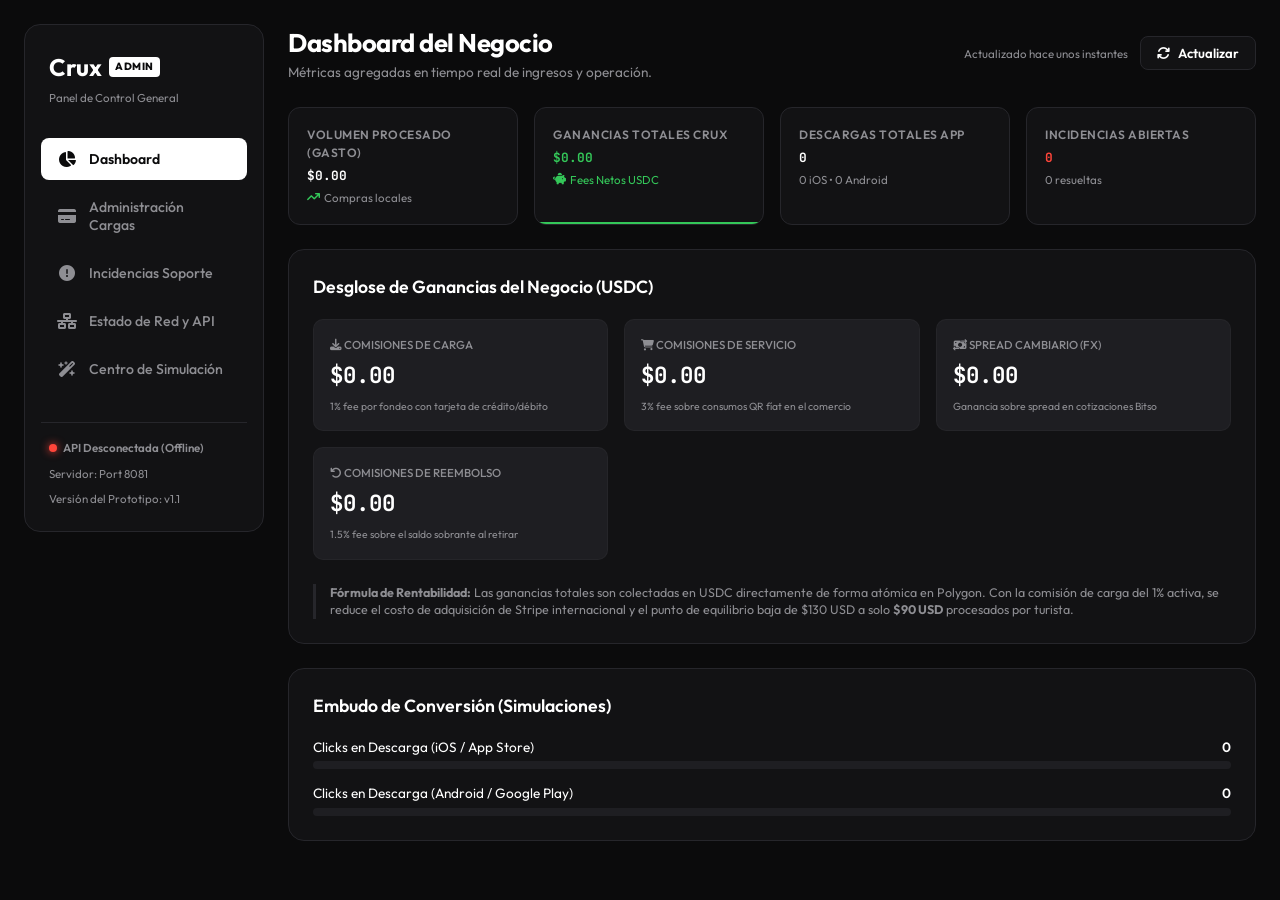
==== commit ca530c98: "brand: complete rebranding from Spree to Crux including original-style logo" ====
--- a/stableflow-tourist-ui/admin.html
+++ b/stableflow-tourist-ui/admin.html
@@ -1,9 +1,9 @@
-<!DOCTYPE html>
+﻿<!DOCTYPE html>
 <html lang="es">
 <head>
   <meta charset="UTF-8">
   <meta name="viewport" content="width=device-width, initial-scale=1.0">
-  <title>Spree: Panel de Administración y Control</title>
+  <title>Crux: Panel de Administración y Control</title>
   <!-- Google Fonts Outfit & JetBrains Mono -->
   <link rel="preconnect" href="https://fonts.googleapis.com">
   <link rel="preconnect" href="https://fonts.gstatic.com" crossorigin>
@@ -911,7 +911,7 @@
     <!-- Sidebar Navigation -->
     <aside class="sidebar">
       <div class="brand-container">
-        <div class="brand-title">Spree <span class="brand-badge">Admin</span></div>
+        <div class="brand-title">Crux <span class="brand-badge">Admin</span></div>
         <div class="brand-tagline">Panel de Control General</div>
       </div>
 
@@ -968,7 +968,7 @@
           <span class="metric-sub"><i class="fa-solid fa-arrow-trend-up trend-up"></i> Compras locales</span>
         </div>
         <div class="metric-card earnings">
-          <span class="metric-title">Ganancias Totales Spree</span>
+          <span class="metric-title">Ganancias Totales Crux</span>
           <span class="metric-value font-mono" id="metric-earnings" style="color: var(--ios-green);">$0.00</span>
           <span class="metric-sub" style="color: var(--ios-green);"><i class="fa-solid fa-piggy-bank"></i> Fees Netos USDC</span>
         </div>
@@ -1082,7 +1082,7 @@
 
       <!-- PANE: MONITORING -->
       <div class="pane" id="pane-monitoring">
-        <!-- Telemetry Spree Core -->
+        <!-- Telemetry Crux Core -->
         <div class="panel-card">
           <div class="panel-card-title">Métricas de Servidores y Core</div>
           <div class="telemetry-grid">
@@ -1222,7 +1222,7 @@
           <div class="simulator-grid">
             <div class="sim-card">
               <span class="sim-title"><i class="fa-solid fa-download" style="color: var(--ios-blue);"></i> Simular Descarga App</span>
-              <p class="sim-desc">Simula que un turista pulsa el botón de instalar en el onboarding móvil de Spree, incrementando los clics del store.</p>
+              <p class="sim-desc">Simula que un turista pulsa el botón de instalar en el onboarding móvil de Crux, incrementando los clics del store.</p>
               <button class="btn-simulate" data-sim="download">Generar Descarga</button>
             </div>
             
@@ -1249,7 +1249,7 @@
         <div class="panel-card" style="margin-top: 24px;">
           <div class="panel-card-title">Simulación de Incidentes de Red y API (Modelo Rémora)</div>
           <p class="subtitle" style="color: var(--text-muted); font-size: 0.8rem; margin-bottom: 20px;">
-            Simula latencia alta o caídas totales en los servicios de terceros que conectan la billetera Spree con la infraestructura bancaria y blockchain local.
+            Simula latencia alta o caídas totales en los servicios de terceros que conectan la billetera Crux con la infraestructura bancaria y blockchain local.
           </p>
           <div class="simulator-grid" id="incident-simulators">
             <!-- Stripe -->
